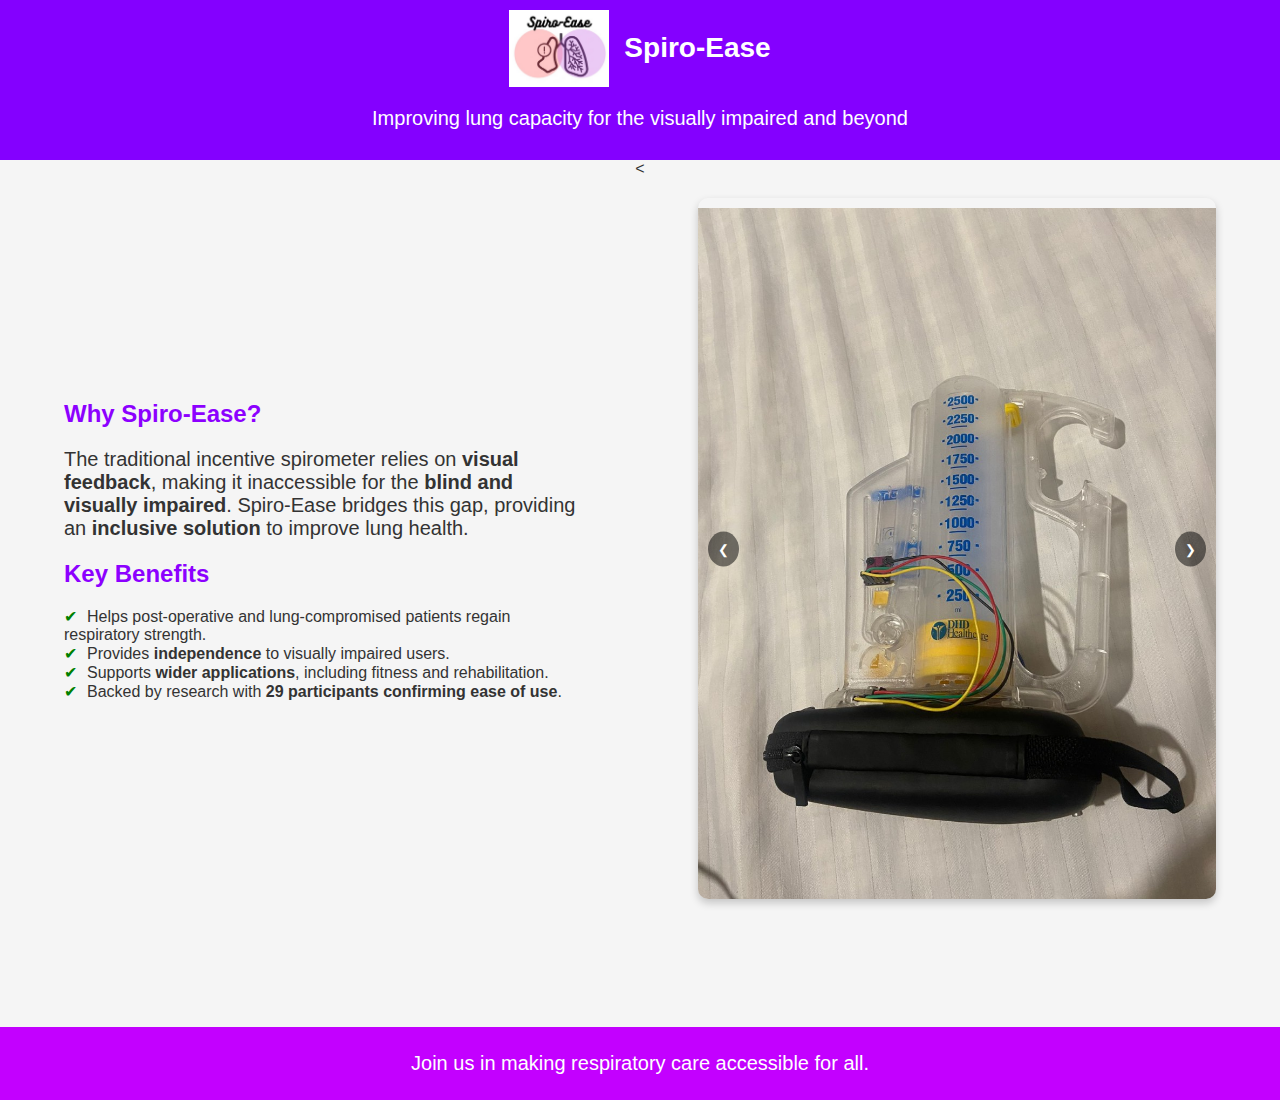
==== index.html @ 7095d765 "Add files via upload" ====
<!DOCTYPE html>
<html lang="en">
<head>
    <meta charset="UTF-8">
    <meta name="viewport" content="width=device-width, initial-scale=1.0">
    <title>Spiro-Ease | Accessible Incentive Spirometer</title>
    <link rel="stylesheet" href="styles.css">
    <script defer src="script.js"></script>
</head>
<body>
    <header>
        <div class="logo-container">
            <img src="images/logo.jpg" alt="Spiro-Ease Logo" class="logo">
            <h1>Spiro-Ease</h1>
        </div>
        <p>Improving lung capacity for the visually impaired and beyond</p>
    </header>

    <<div class="content-container">
        <!-- Left Side: Text Content -->
        <section class="text-content">
            <h2>Why Spiro-Ease?</h2>
            <p>
                The traditional incentive spirometer relies on <strong>visual feedback</strong>, making it inaccessible for the <strong>blind and visually impaired</strong>.
                Spiro-Ease bridges this gap, providing an <strong>inclusive solution</strong> to improve lung health.
            </p>

            <h2>Key Benefits</h2>
            <ul>
                <li>Helps post-operative and lung-compromised patients regain respiratory strength.</li>
                <li>Provides <strong>independence</strong> to visually impaired users.</li>
                <li>Supports <strong>wider applications</strong>, including fitness and rehabilitation.</li>
                <li>Backed by research with <strong>29 participants confirming ease of use</strong>.</li>
            </ul>
        </section>

        <!-- Right Side: Carousel -->
        <section class="carousel">
            <div class="carousel-container">
                <img src="images/image1.jpg" alt="Spiro-Ease device in use">
                <img src="images/image2.jpg" alt="Traditional vs Modified Spirometer">
                <img src="images/image3.jpg" alt="User testing the Spiro-Ease">
            </div>
            <button class="prev" aria-label="Previous">&#10094;</button>
            <button class="next" aria-label="Next">&#10095;</button>
        </section>
    </div>

    <footer>
        <p>Join us in making respiratory care accessible for all.</p>
    </footer>
</body>
</html>
---- styles.css ----
body {
    font-family: Arial, sans-serif;
    margin: 0;
    padding: 0;
    text-align: center;
    background-color: #f5f5f5;
    color: #333;
}
p {
    font-size: 20px;
}
header {
    background-color: #8400ff;
    color: white;
    padding: 10px;
    text-align: center;
}

.logo-container {
    display: flex;
    align-items: center;
    justify-content: center;
    gap: 15px;
}

.logo {
    width: 100px; /* Adjust size as needed */
    height: auto;
}

h1 {
    font-size: 28px;
}

.carousel-container {
    display: flex;
    width: 100%; /* 3 images, each 100% */
    transition: transform 2s ease-in-out;
}

.carousel img {
    width: 100%;  /* Makes the image fit the carousel width */
    height: auto;  /* Ensures correct aspect ratio */
    flex: 0 0 100%; /* Each image takes full width */
    object-fit: contain; /* FIX: Prevents zooming and ensures full image is visible */
}

.prev, .next {
    position: absolute;
    top: 50%;
    transform: translateY(-50%);
    background-color: rgba(0, 0, 0, 0.5);
    color: white;
    border: none;
    padding: 10px;
    cursor: pointer;
    border-radius: 50%;
}

.prev { left: 10px; }
.next { right: 10px; }

.content {
    padding: 20px;
    max-width: 800px;
    margin: auto;
    background: rgba(0, 217, 255, 0.781);
    border-radius: 10px;
    box-shadow: 0px 4px 6px rgba(0, 0, 0, 0.1);
}
.content-container {
    display: flex;
    flex-direction: row;
    align-items: center;
    justify-content: space-between; /* Ensures space between text and carousel */
    max-width: 90%;
    margin: 20px auto;
}
.text-content {
    width: 45%;
    text-align: left;
}
.carousel {
    position: relative;
    width: 45%;
    max-width: 600px;
    overflow: hidden;
    border-radius: 10px;
    box-shadow: 0px 4px 8px rgba(0, 0, 0, 0.2);
    padding-top: 10px;
}

h2 {
    color: #8c00ff;
}

ul {
    text-align: left;
    list-style: none;
    padding: 0;
}

ul li::before {
    content: "✔";
    color: green;
    margin-right: 10px;
}

footer {
    margin-top: 10%;
    padding: 5px;
    background-color: #c300ff;
    color: white;
}
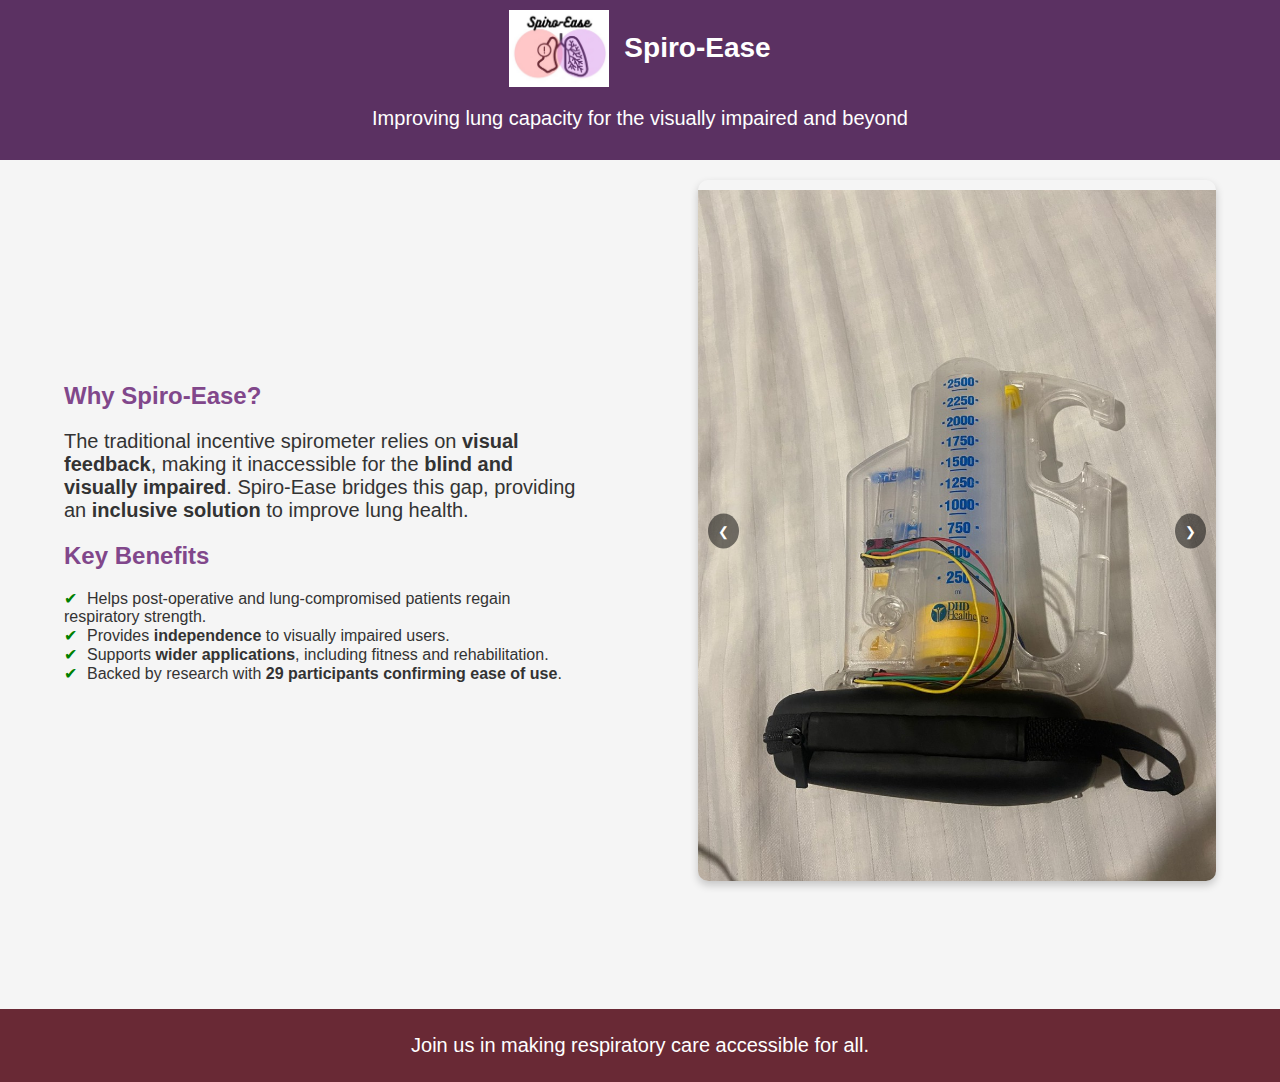
==== commit abcca8cc: "Add files via upload" ====
--- a/index.html
+++ b/index.html
@@ -16,7 +16,7 @@
         <p>Improving lung capacity for the visually impaired and beyond</p>
     </header>
 
-    <<div class="content-container">
+    <div class="content-container">
         <!-- Left Side: Text Content -->
         <section class="text-content">
             <h2>Why Spiro-Ease?</h2>
--- a/styles.css
+++ b/styles.css
@@ -10,7 +10,7 @@
     font-size: 20px;
 }
 header {
-    background-color: #8400ff;
+    background-color: #5B3162ff;
     color: white;
     padding: 10px;
     text-align: center;
@@ -91,7 +91,7 @@
 }
 
 h2 {
-    color: #8c00ff;
+    color: rgb(129, 71, 139);
 }
 
 ul {
@@ -109,6 +109,14 @@
 footer {
     margin-top: 10%;
     padding: 5px;
-    background-color: #c300ff;
+    background-color: #692935ff;
     color: white;
 }
+
+/* CSS HEX
+--black: #030203ff;
+--white: #FFFFFFff;
+--thistle: #EDC8F5ff;
+--tea-rose-red: #FEC6C7ff;
+--finn: #5B3162ff;
+--wine: #692935ff; */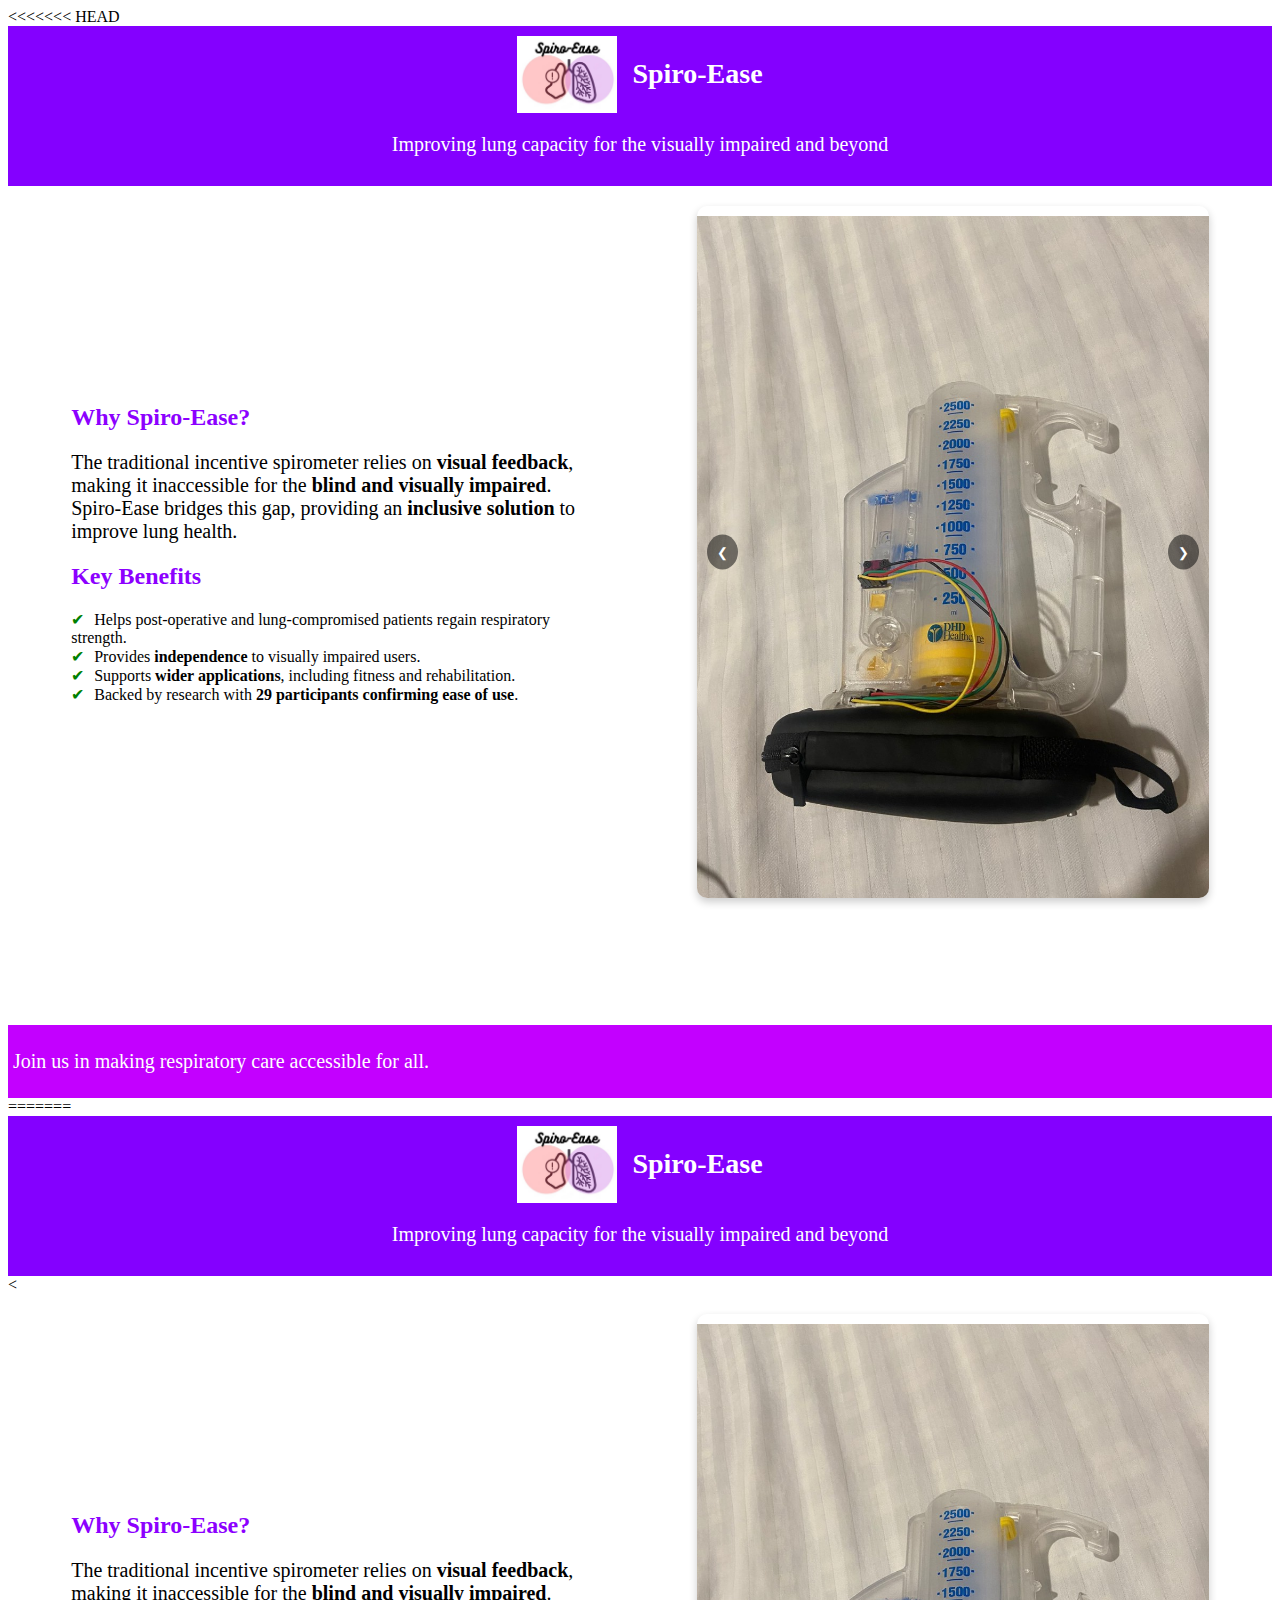
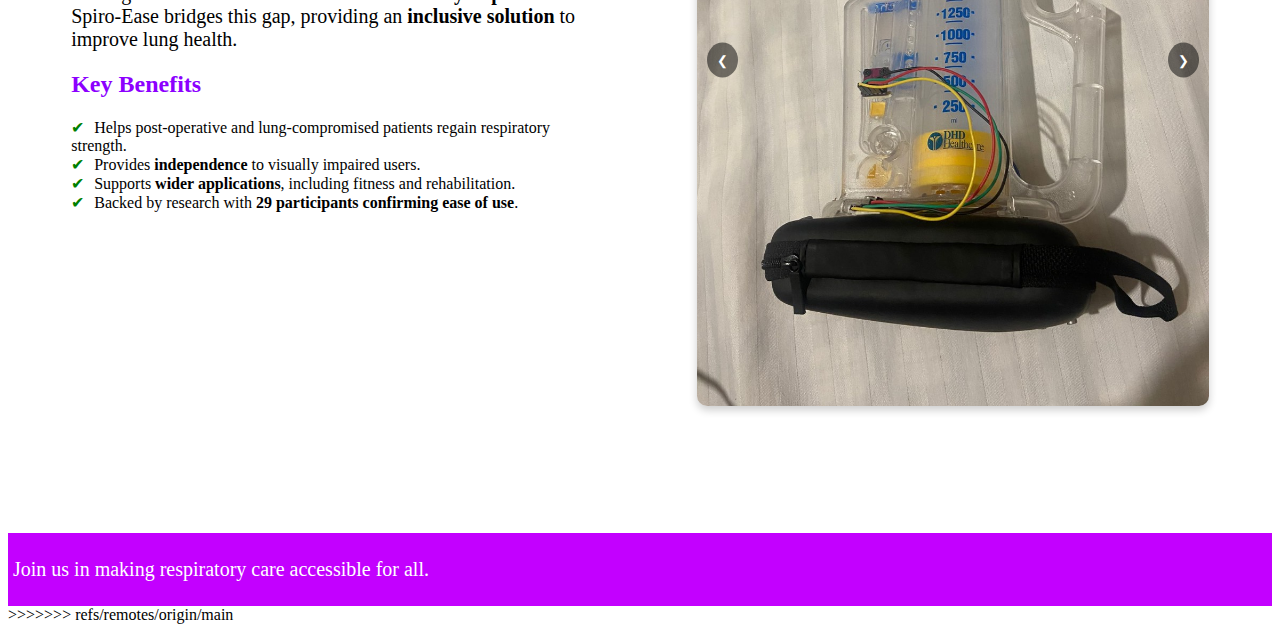
==== commit 7a1a6513: "Commit 1" ====
--- a/index.html
+++ b/index.html
@@ -1,53 +1,109 @@
-<!DOCTYPE html>
-<html lang="en">
-<head>
-    <meta charset="UTF-8">
-    <meta name="viewport" content="width=device-width, initial-scale=1.0">
-    <title>Spiro-Ease | Accessible Incentive Spirometer</title>
-    <link rel="stylesheet" href="styles.css">
-    <script defer src="script.js"></script>
-</head>
-<body>
-    <header>
-        <div class="logo-container">
-            <img src="images/logo.jpg" alt="Spiro-Ease Logo" class="logo">
-            <h1>Spiro-Ease</h1>
-        </div>
-        <p>Improving lung capacity for the visually impaired and beyond</p>
-    </header>
-
-    <div class="content-container">
-        <!-- Left Side: Text Content -->
-        <section class="text-content">
-            <h2>Why Spiro-Ease?</h2>
-            <p>
-                The traditional incentive spirometer relies on <strong>visual feedback</strong>, making it inaccessible for the <strong>blind and visually impaired</strong>.
-                Spiro-Ease bridges this gap, providing an <strong>inclusive solution</strong> to improve lung health.
-            </p>
-
-            <h2>Key Benefits</h2>
-            <ul>
-                <li>Helps post-operative and lung-compromised patients regain respiratory strength.</li>
-                <li>Provides <strong>independence</strong> to visually impaired users.</li>
-                <li>Supports <strong>wider applications</strong>, including fitness and rehabilitation.</li>
-                <li>Backed by research with <strong>29 participants confirming ease of use</strong>.</li>
-            </ul>
-        </section>
-
-        <!-- Right Side: Carousel -->
-        <section class="carousel">
-            <div class="carousel-container">
-                <img src="images/image1.jpg" alt="Spiro-Ease device in use">
-                <img src="images/image2.jpg" alt="Traditional vs Modified Spirometer">
-                <img src="images/image3.jpg" alt="User testing the Spiro-Ease">
-            </div>
-            <button class="prev" aria-label="Previous">&#10094;</button>
-            <button class="next" aria-label="Next">&#10095;</button>
-        </section>
-    </div>
-
-    <footer>
-        <p>Join us in making respiratory care accessible for all.</p>
-    </footer>
-</body>
-</html>
+<<<<<<< HEAD
+<!DOCTYPE html>
+<html lang="en">
+<head>
+    <meta charset="UTF-8">
+    <meta name="viewport" content="width=device-width, initial-scale=1.0">
+    <title>Spiro-Ease | Accessible Incentive Spirometer</title>
+    <link rel="stylesheet" href="styles.css">
+    <script defer src="script.js"></script>
+</head>
+<body>
+    <header>
+        <div class="logo-container">
+            <img src="images/logo.jpg" alt="Spiro-Ease Logo" class="logo">
+            <h1>Spiro-Ease</h1>
+        </div>
+        <p>Improving lung capacity for the visually impaired and beyond</p>
+    </header>
+
+    <div class="content-container">
+        <!-- Left Side: Text Content -->
+        <section class="text-content">
+            <h2>Why Spiro-Ease?</h2>
+            <p>
+                The traditional incentive spirometer relies on <strong>visual feedback</strong>, making it inaccessible for the <strong>blind and visually impaired</strong>.
+                Spiro-Ease bridges this gap, providing an <strong>inclusive solution</strong> to improve lung health.
+            </p>
+
+            <h2>Key Benefits</h2>
+            <ul>
+                <li>Helps post-operative and lung-compromised patients regain respiratory strength.</li>
+                <li>Provides <strong>independence</strong> to visually impaired users.</li>
+                <li>Supports <strong>wider applications</strong>, including fitness and rehabilitation.</li>
+                <li>Backed by research with <strong>29 participants confirming ease of use</strong>.</li>
+            </ul>
+        </section>
+
+        <!-- Right Side: Carousel -->
+        <section class="carousel">
+            <div class="carousel-container">
+                <img src="images/image1.jpg" alt="Spiro-Ease device in use">
+                <img src="images/image2.jpg" alt="Traditional vs Modified Spirometer">
+                <img src="images/image3.jpg" alt="User testing the Spiro-Ease">
+            </div>
+            <button class="prev" aria-label="Previous">&#10094;</button>
+            <button class="next" aria-label="Next">&#10095;</button>
+        </section>
+    </div>
+
+    <footer>
+        <p>Join us in making respiratory care accessible for all.</p>
+    </footer>
+</body>
+</html>
+=======
+<!DOCTYPE html>
+<html lang="en">
+<head>
+    <meta charset="UTF-8">
+    <meta name="viewport" content="width=device-width, initial-scale=1.0">
+    <title>Spiro-Ease | Accessible Incentive Spirometer</title>
+    <link rel="stylesheet" href="styles.css">
+    <script defer src="script.js"></script>
+</head>
+<body>
+    <header>
+        <div class="logo-container">
+            <img src="images/logo.jpg" alt="Spiro-Ease Logo" class="logo">
+            <h1>Spiro-Ease</h1>
+        </div>
+        <p>Improving lung capacity for the visually impaired and beyond</p>
+    </header>
+
+    <<div class="content-container">
+        <!-- Left Side: Text Content -->
+        <section class="text-content">
+            <h2>Why Spiro-Ease?</h2>
+            <p>
+                The traditional incentive spirometer relies on <strong>visual feedback</strong>, making it inaccessible for the <strong>blind and visually impaired</strong>.
+                Spiro-Ease bridges this gap, providing an <strong>inclusive solution</strong> to improve lung health.
+            </p>
+
+            <h2>Key Benefits</h2>
+            <ul>
+                <li>Helps post-operative and lung-compromised patients regain respiratory strength.</li>
+                <li>Provides <strong>independence</strong> to visually impaired users.</li>
+                <li>Supports <strong>wider applications</strong>, including fitness and rehabilitation.</li>
+                <li>Backed by research with <strong>29 participants confirming ease of use</strong>.</li>
+            </ul>
+        </section>
+
+        <!-- Right Side: Carousel -->
+        <section class="carousel">
+            <div class="carousel-container">
+                <img src="images/image1.jpg" alt="Spiro-Ease device in use">
+                <img src="images/image2.jpg" alt="Traditional vs Modified Spirometer">
+                <img src="images/image3.jpg" alt="User testing the Spiro-Ease">
+            </div>
+            <button class="prev" aria-label="Previous">&#10094;</button>
+            <button class="next" aria-label="Next">&#10095;</button>
+        </section>
+    </div>
+
+    <footer>
+        <p>Join us in making respiratory care accessible for all.</p>
+    </footer>
+</body>
+</html>
+>>>>>>> refs/remotes/origin/main
--- a/styles.css
+++ b/styles.css
@@ -1,122 +1,256 @@
-body {
-    font-family: Arial, sans-serif;
-    margin: 0;
-    padding: 0;
-    text-align: center;
-    background-color: #f5f5f5;
-    color: #333;
-}
-p {
-    font-size: 20px;
-}
-header {
-    background-color: #5B3162ff;
-    color: white;
-    padding: 10px;
-    text-align: center;
-}
-
-.logo-container {
-    display: flex;
-    align-items: center;
-    justify-content: center;
-    gap: 15px;
-}
-
-.logo {
-    width: 100px; /* Adjust size as needed */
-    height: auto;
-}
-
-h1 {
-    font-size: 28px;
-}
-
-.carousel-container {
-    display: flex;
-    width: 100%; /* 3 images, each 100% */
-    transition: transform 2s ease-in-out;
-}
-
-.carousel img {
-    width: 100%;  /* Makes the image fit the carousel width */
-    height: auto;  /* Ensures correct aspect ratio */
-    flex: 0 0 100%; /* Each image takes full width */
-    object-fit: contain; /* FIX: Prevents zooming and ensures full image is visible */
-}
-
-.prev, .next {
-    position: absolute;
-    top: 50%;
-    transform: translateY(-50%);
-    background-color: rgba(0, 0, 0, 0.5);
-    color: white;
-    border: none;
-    padding: 10px;
-    cursor: pointer;
-    border-radius: 50%;
-}
-
-.prev { left: 10px; }
-.next { right: 10px; }
-
-.content {
-    padding: 20px;
-    max-width: 800px;
-    margin: auto;
-    background: rgba(0, 217, 255, 0.781);
-    border-radius: 10px;
-    box-shadow: 0px 4px 6px rgba(0, 0, 0, 0.1);
-}
-.content-container {
-    display: flex;
-    flex-direction: row;
-    align-items: center;
-    justify-content: space-between; /* Ensures space between text and carousel */
-    max-width: 90%;
-    margin: 20px auto;
-}
-.text-content {
-    width: 45%;
-    text-align: left;
-}
-.carousel {
-    position: relative;
-    width: 45%;
-    max-width: 600px;
-    overflow: hidden;
-    border-radius: 10px;
-    box-shadow: 0px 4px 8px rgba(0, 0, 0, 0.2);
-    padding-top: 10px;
-}
-
-h2 {
-    color: rgb(129, 71, 139);
-}
-
-ul {
-    text-align: left;
-    list-style: none;
-    padding: 0;
-}
-
-ul li::before {
-    content: "✔";
-    color: green;
-    margin-right: 10px;
-}
-
-footer {
-    margin-top: 10%;
-    padding: 5px;
-    background-color: #692935ff;
-    color: white;
-}
-
-/* CSS HEX
---black: #030203ff;
---white: #FFFFFFff;
---thistle: #EDC8F5ff;
---tea-rose-red: #FEC6C7ff;
---finn: #5B3162ff;
---wine: #692935ff; */+<<<<<<< HEAD
+body {
+    font-family: Arial, sans-serif;
+    margin: 0;
+    padding: 0;
+    text-align: center;
+    background-color: #f5f5f5;
+    color: #333;
+}
+p {
+    font-size: 20px;
+}
+header {
+    background-color: #5B3162ff;
+    color: white;
+    padding: 10px;
+    text-align: center;
+}
+
+.logo-container {
+    display: flex;
+    align-items: center;
+    justify-content: center;
+    gap: 15px;
+}
+
+.logo {
+    width: 100px; /* Adjust size as needed */
+    height: auto;
+}
+
+h1 {
+    font-size: 28px;
+}
+
+.carousel-container {
+    display: flex;
+    width: 100%; /* 3 images, each 100% */
+    transition: transform 0.7s ease-in-out;
+}
+
+.carousel img {
+    width: 100%;  /* Makes the image fit the carousel width */
+    height: auto;  /* Ensures correct aspect ratio */
+    flex: 0 0 100%; /* Each image takes full width */
+    object-fit: contain; /* FIX: Prevents zooming and ensures full image is visible */
+}
+
+.prev, .next {
+    position: absolute;
+    top: 50%;
+    transform: translateY(-50%);
+    background-color: rgba(0, 0, 0, 0.5);
+    color: white;
+    border: none;
+    padding: 10px;
+    cursor: pointer;
+    border-radius: 50%;
+}
+
+.prev { left: 10px; }
+.next { right: 10px; }
+
+.content {
+    padding: 20px;
+    max-width: 800px;
+    margin: auto;
+    background: rgba(0, 217, 255, 0.781);
+    border-radius: 10px;
+    box-shadow: 0px 4px 6px rgba(0, 0, 0, 0.1);
+}
+.content-container {
+    display: flex;
+    flex-direction: row;
+    align-items: center;
+    justify-content: space-between; /* Ensures space between text and carousel */
+    max-width: 90%;
+    margin: 20px auto;
+}
+.text-content {
+    width: 45%;
+    text-align: left;
+}
+.carousel {
+    position: relative;
+    width: 45%;
+    max-width: 600px;
+    overflow: hidden;
+    border-radius: 10px;
+    box-shadow: 0px 4px 8px rgba(0, 0, 0, 0.2);
+    padding-top: 10px;
+}
+
+h2 {
+    color: rgb(129, 71, 139);
+}
+
+ul {
+    text-align: left;
+    list-style: none;
+    padding: 0;
+}
+
+ul li::before {
+    content: "✔";
+    color: green;
+    margin-right: 10px;
+}
+
+footer {
+    margin-top: 10%;
+    padding: 5px;
+    background-color: #692935ff;
+    color: white;
+}
+
+/* Responsive Design */
+@media (max-width: 768px) {
+    .content-container {
+        flex-direction: column;
+        text-align: center;
+    }
+
+    .text-content, .carousel {
+        width: 90%;
+    }
+
+    .prev, .next {
+        padding: 10px;
+        font-size: 14px;
+    }
+}
+
+/* CSS HEX
+--black: #030203ff;
+--white: #FFFFFFff;
+--thistle: #EDC8F5ff;
+--tea-rose-red: #FEC6C7ff;
+--finn: #5B3162ff;
+--wine: #692935ff; */
+=======
+body {
+    font-family: Arial, sans-serif;
+    margin: 0;
+    padding: 0;
+    text-align: center;
+    background-color: #f5f5f5;
+    color: #333;
+}
+p {
+    font-size: 20px;
+}
+header {
+    background-color: #8400ff;
+    color: white;
+    padding: 10px;
+    text-align: center;
+}
+
+.logo-container {
+    display: flex;
+    align-items: center;
+    justify-content: center;
+    gap: 15px;
+}
+
+.logo {
+    width: 100px; /* Adjust size as needed */
+    height: auto;
+}
+
+h1 {
+    font-size: 28px;
+}
+
+.carousel-container {
+    display: flex;
+    width: 100%; /* 3 images, each 100% */
+    transition: transform 2s ease-in-out;
+}
+
+.carousel img {
+    width: 100%;  /* Makes the image fit the carousel width */
+    height: auto;  /* Ensures correct aspect ratio */
+    flex: 0 0 100%; /* Each image takes full width */
+    object-fit: contain; /* FIX: Prevents zooming and ensures full image is visible */
+}
+
+.prev, .next {
+    position: absolute;
+    top: 50%;
+    transform: translateY(-50%);
+    background-color: rgba(0, 0, 0, 0.5);
+    color: white;
+    border: none;
+    padding: 10px;
+    cursor: pointer;
+    border-radius: 50%;
+}
+
+.prev { left: 10px; }
+.next { right: 10px; }
+
+.content {
+    padding: 20px;
+    max-width: 800px;
+    margin: auto;
+    background: rgba(0, 217, 255, 0.781);
+    border-radius: 10px;
+    box-shadow: 0px 4px 6px rgba(0, 0, 0, 0.1);
+}
+.content-container {
+    display: flex;
+    flex-direction: row;
+    align-items: center;
+    justify-content: space-between; /* Ensures space between text and carousel */
+    max-width: 90%;
+    margin: 20px auto;
+}
+.text-content {
+    width: 45%;
+    text-align: left;
+}
+.carousel {
+    position: relative;
+    width: 45%;
+    max-width: 600px;
+    overflow: hidden;
+    border-radius: 10px;
+    box-shadow: 0px 4px 8px rgba(0, 0, 0, 0.2);
+    padding-top: 10px;
+}
+
+h2 {
+    color: #8c00ff;
+}
+
+ul {
+    text-align: left;
+    list-style: none;
+    padding: 0;
+}
+
+ul li::before {
+    content: "✔";
+    color: green;
+    margin-right: 10px;
+}
+
+footer {
+    margin-top: 10%;
+    padding: 5px;
+    background-color: #c300ff;
+    color: white;
+}
+>>>>>>> refs/remotes/origin/main
--- a/styles.css
+++ b/styles.css
@@ -1,122 +1,256 @@
-body {
-    font-family: Arial, sans-serif;
-    margin: 0;
-    padding: 0;
-    text-align: center;
-    background-color: #f5f5f5;
-    color: #333;
-}
-p {
-    font-size: 20px;
-}
-header {
-    background-color: #5B3162ff;
-    color: white;
-    padding: 10px;
-    text-align: center;
-}
-
-.logo-container {
-    display: flex;
-    align-items: center;
-    justify-content: center;
-    gap: 15px;
-}
-
-.logo {
-    width: 100px; /* Adjust size as needed */
-    height: auto;
-}
-
-h1 {
-    font-size: 28px;
-}
-
-.carousel-container {
-    display: flex;
-    width: 100%; /* 3 images, each 100% */
-    transition: transform 2s ease-in-out;
-}
-
-.carousel img {
-    width: 100%;  /* Makes the image fit the carousel width */
-    height: auto;  /* Ensures correct aspect ratio */
-    flex: 0 0 100%; /* Each image takes full width */
-    object-fit: contain; /* FIX: Prevents zooming and ensures full image is visible */
-}
-
-.prev, .next {
-    position: absolute;
-    top: 50%;
-    transform: translateY(-50%);
-    background-color: rgba(0, 0, 0, 0.5);
-    color: white;
-    border: none;
-    padding: 10px;
-    cursor: pointer;
-    border-radius: 50%;
-}
-
-.prev { left: 10px; }
-.next { right: 10px; }
-
-.content {
-    padding: 20px;
-    max-width: 800px;
-    margin: auto;
-    background: rgba(0, 217, 255, 0.781);
-    border-radius: 10px;
-    box-shadow: 0px 4px 6px rgba(0, 0, 0, 0.1);
-}
-.content-container {
-    display: flex;
-    flex-direction: row;
-    align-items: center;
-    justify-content: space-between; /* Ensures space between text and carousel */
-    max-width: 90%;
-    margin: 20px auto;
-}
-.text-content {
-    width: 45%;
-    text-align: left;
-}
-.carousel {
-    position: relative;
-    width: 45%;
-    max-width: 600px;
-    overflow: hidden;
-    border-radius: 10px;
-    box-shadow: 0px 4px 8px rgba(0, 0, 0, 0.2);
-    padding-top: 10px;
-}
-
-h2 {
-    color: rgb(129, 71, 139);
-}
-
-ul {
-    text-align: left;
-    list-style: none;
-    padding: 0;
-}
-
-ul li::before {
-    content: "✔";
-    color: green;
-    margin-right: 10px;
-}
-
-footer {
-    margin-top: 10%;
-    padding: 5px;
-    background-color: #692935ff;
-    color: white;
-}
-
-/* CSS HEX
---black: #030203ff;
---white: #FFFFFFff;
---thistle: #EDC8F5ff;
---tea-rose-red: #FEC6C7ff;
---finn: #5B3162ff;
---wine: #692935ff; */+<<<<<<< HEAD
+body {
+    font-family: Arial, sans-serif;
+    margin: 0;
+    padding: 0;
+    text-align: center;
+    background-color: #f5f5f5;
+    color: #333;
+}
+p {
+    font-size: 20px;
+}
+header {
+    background-color: #5B3162ff;
+    color: white;
+    padding: 10px;
+    text-align: center;
+}
+
+.logo-container {
+    display: flex;
+    align-items: center;
+    justify-content: center;
+    gap: 15px;
+}
+
+.logo {
+    width: 100px; /* Adjust size as needed */
+    height: auto;
+}
+
+h1 {
+    font-size: 28px;
+}
+
+.carousel-container {
+    display: flex;
+    width: 100%; /* 3 images, each 100% */
+    transition: transform 0.7s ease-in-out;
+}
+
+.carousel img {
+    width: 100%;  /* Makes the image fit the carousel width */
+    height: auto;  /* Ensures correct aspect ratio */
+    flex: 0 0 100%; /* Each image takes full width */
+    object-fit: contain; /* FIX: Prevents zooming and ensures full image is visible */
+}
+
+.prev, .next {
+    position: absolute;
+    top: 50%;
+    transform: translateY(-50%);
+    background-color: rgba(0, 0, 0, 0.5);
+    color: white;
+    border: none;
+    padding: 10px;
+    cursor: pointer;
+    border-radius: 50%;
+}
+
+.prev { left: 10px; }
+.next { right: 10px; }
+
+.content {
+    padding: 20px;
+    max-width: 800px;
+    margin: auto;
+    background: rgba(0, 217, 255, 0.781);
+    border-radius: 10px;
+    box-shadow: 0px 4px 6px rgba(0, 0, 0, 0.1);
+}
+.content-container {
+    display: flex;
+    flex-direction: row;
+    align-items: center;
+    justify-content: space-between; /* Ensures space between text and carousel */
+    max-width: 90%;
+    margin: 20px auto;
+}
+.text-content {
+    width: 45%;
+    text-align: left;
+}
+.carousel {
+    position: relative;
+    width: 45%;
+    max-width: 600px;
+    overflow: hidden;
+    border-radius: 10px;
+    box-shadow: 0px 4px 8px rgba(0, 0, 0, 0.2);
+    padding-top: 10px;
+}
+
+h2 {
+    color: rgb(129, 71, 139);
+}
+
+ul {
+    text-align: left;
+    list-style: none;
+    padding: 0;
+}
+
+ul li::before {
+    content: "✔";
+    color: green;
+    margin-right: 10px;
+}
+
+footer {
+    margin-top: 10%;
+    padding: 5px;
+    background-color: #692935ff;
+    color: white;
+}
+
+/* Responsive Design */
+@media (max-width: 768px) {
+    .content-container {
+        flex-direction: column;
+        text-align: center;
+    }
+
+    .text-content, .carousel {
+        width: 90%;
+    }
+
+    .prev, .next {
+        padding: 10px;
+        font-size: 14px;
+    }
+}
+
+/* CSS HEX
+--black: #030203ff;
+--white: #FFFFFFff;
+--thistle: #EDC8F5ff;
+--tea-rose-red: #FEC6C7ff;
+--finn: #5B3162ff;
+--wine: #692935ff; */
+=======
+body {
+    font-family: Arial, sans-serif;
+    margin: 0;
+    padding: 0;
+    text-align: center;
+    background-color: #f5f5f5;
+    color: #333;
+}
+p {
+    font-size: 20px;
+}
+header {
+    background-color: #8400ff;
+    color: white;
+    padding: 10px;
+    text-align: center;
+}
+
+.logo-container {
+    display: flex;
+    align-items: center;
+    justify-content: center;
+    gap: 15px;
+}
+
+.logo {
+    width: 100px; /* Adjust size as needed */
+    height: auto;
+}
+
+h1 {
+    font-size: 28px;
+}
+
+.carousel-container {
+    display: flex;
+    width: 100%; /* 3 images, each 100% */
+    transition: transform 2s ease-in-out;
+}
+
+.carousel img {
+    width: 100%;  /* Makes the image fit the carousel width */
+    height: auto;  /* Ensures correct aspect ratio */
+    flex: 0 0 100%; /* Each image takes full width */
+    object-fit: contain; /* FIX: Prevents zooming and ensures full image is visible */
+}
+
+.prev, .next {
+    position: absolute;
+    top: 50%;
+    transform: translateY(-50%);
+    background-color: rgba(0, 0, 0, 0.5);
+    color: white;
+    border: none;
+    padding: 10px;
+    cursor: pointer;
+    border-radius: 50%;
+}
+
+.prev { left: 10px; }
+.next { right: 10px; }
+
+.content {
+    padding: 20px;
+    max-width: 800px;
+    margin: auto;
+    background: rgba(0, 217, 255, 0.781);
+    border-radius: 10px;
+    box-shadow: 0px 4px 6px rgba(0, 0, 0, 0.1);
+}
+.content-container {
+    display: flex;
+    flex-direction: row;
+    align-items: center;
+    justify-content: space-between; /* Ensures space between text and carousel */
+    max-width: 90%;
+    margin: 20px auto;
+}
+.text-content {
+    width: 45%;
+    text-align: left;
+}
+.carousel {
+    position: relative;
+    width: 45%;
+    max-width: 600px;
+    overflow: hidden;
+    border-radius: 10px;
+    box-shadow: 0px 4px 8px rgba(0, 0, 0, 0.2);
+    padding-top: 10px;
+}
+
+h2 {
+    color: #8c00ff;
+}
+
+ul {
+    text-align: left;
+    list-style: none;
+    padding: 0;
+}
+
+ul li::before {
+    content: "✔";
+    color: green;
+    margin-right: 10px;
+}
+
+footer {
+    margin-top: 10%;
+    padding: 5px;
+    background-color: #c300ff;
+    color: white;
+}
+>>>>>>> refs/remotes/origin/main
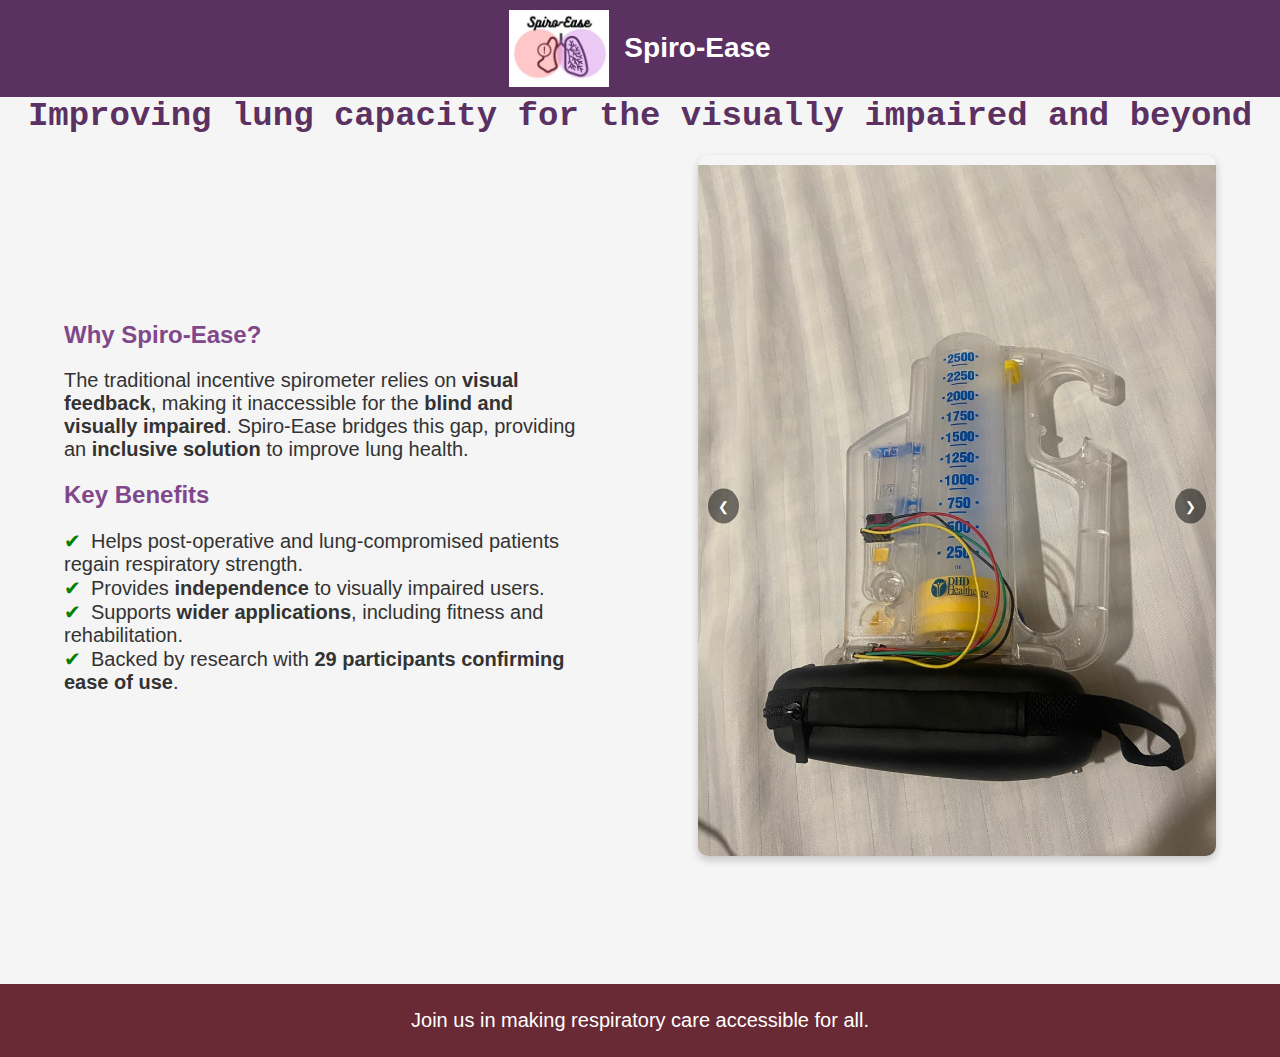
==== commit d86410af: "commit new" ====
--- a/index.html
+++ b/index.html
@@ -1,4 +1,3 @@
-<<<<<<< HEAD
 <!DOCTYPE html>
 <html lang="en">
 <head>
@@ -14,9 +13,11 @@
             <img src="images/logo.jpg" alt="Spiro-Ease Logo" class="logo">
             <h1>Spiro-Ease</h1>
         </div>
-        <p>Improving lung capacity for the visually impaired and beyond</p>
+        
     </header>
-
+    <div class="tagline">
+        Improving lung capacity for the visually impaired and beyond
+    </div>
     <div class="content-container">
         <!-- Left Side: Text Content -->
         <section class="text-content">
@@ -52,58 +53,3 @@
     </footer>
 </body>
 </html>
-=======
-<!DOCTYPE html>
-<html lang="en">
-<head>
-    <meta charset="UTF-8">
-    <meta name="viewport" content="width=device-width, initial-scale=1.0">
-    <title>Spiro-Ease | Accessible Incentive Spirometer</title>
-    <link rel="stylesheet" href="styles.css">
-    <script defer src="script.js"></script>
-</head>
-<body>
-    <header>
-        <div class="logo-container">
-            <img src="images/logo.jpg" alt="Spiro-Ease Logo" class="logo">
-            <h1>Spiro-Ease</h1>
-        </div>
-        <p>Improving lung capacity for the visually impaired and beyond</p>
-    </header>
-
-    <<div class="content-container">
-        <!-- Left Side: Text Content -->
-        <section class="text-content">
-            <h2>Why Spiro-Ease?</h2>
-            <p>
-                The traditional incentive spirometer relies on <strong>visual feedback</strong>, making it inaccessible for the <strong>blind and visually impaired</strong>.
-                Spiro-Ease bridges this gap, providing an <strong>inclusive solution</strong> to improve lung health.
-            </p>
-
-            <h2>Key Benefits</h2>
-            <ul>
-                <li>Helps post-operative and lung-compromised patients regain respiratory strength.</li>
-                <li>Provides <strong>independence</strong> to visually impaired users.</li>
-                <li>Supports <strong>wider applications</strong>, including fitness and rehabilitation.</li>
-                <li>Backed by research with <strong>29 participants confirming ease of use</strong>.</li>
-            </ul>
-        </section>
-
-        <!-- Right Side: Carousel -->
-        <section class="carousel">
-            <div class="carousel-container">
-                <img src="images/image1.jpg" alt="Spiro-Ease device in use">
-                <img src="images/image2.jpg" alt="Traditional vs Modified Spirometer">
-                <img src="images/image3.jpg" alt="User testing the Spiro-Ease">
-            </div>
-            <button class="prev" aria-label="Previous">&#10094;</button>
-            <button class="next" aria-label="Next">&#10095;</button>
-        </section>
-    </div>
-
-    <footer>
-        <p>Join us in making respiratory care accessible for all.</p>
-    </footer>
-</body>
-</html>
->>>>>>> refs/remotes/origin/main
--- a/styles.css
+++ b/styles.css
@@ -1,4 +1,3 @@
-<<<<<<< HEAD
 body {
     font-family: Arial, sans-serif;
     margin: 0;
@@ -17,6 +16,10 @@
     text-align: center;
 }
 
+li {
+    font-size: 20px;
+}
+
 .logo-container {
     display: flex;
     align-items: center;
@@ -32,7 +35,13 @@
 h1 {
     font-size: 28px;
 }
-
+.tagline {
+    font-family: 'Courier New', Courier, monospace;
+    font-size: 34px;
+    color: #5B3162ff;
+    font-weight: 900;
+    text-align: center;
+}
 .carousel-container {
     display: flex;
     width: 100%; /* 3 images, each 100% */
@@ -129,6 +138,16 @@
         padding: 10px;
         font-size: 14px;
     }
+
+    .tagline {
+        font-size: 24px; /* Reduces font size on tablets */
+    }
+}
+
+@media (max-width: 480px) {
+    .tagline {
+        font-size: 18px; /* Further reduces font size on mobile phones */
+    }
 }
 
 /* CSS HEX
@@ -138,119 +157,3 @@
 --tea-rose-red: #FEC6C7ff;
 --finn: #5B3162ff;
 --wine: #692935ff; */
-=======
-body {
-    font-family: Arial, sans-serif;
-    margin: 0;
-    padding: 0;
-    text-align: center;
-    background-color: #f5f5f5;
-    color: #333;
-}
-p {
-    font-size: 20px;
-}
-header {
-    background-color: #8400ff;
-    color: white;
-    padding: 10px;
-    text-align: center;
-}
-
-.logo-container {
-    display: flex;
-    align-items: center;
-    justify-content: center;
-    gap: 15px;
-}
-
-.logo {
-    width: 100px; /* Adjust size as needed */
-    height: auto;
-}
-
-h1 {
-    font-size: 28px;
-}
-
-.carousel-container {
-    display: flex;
-    width: 100%; /* 3 images, each 100% */
-    transition: transform 2s ease-in-out;
-}
-
-.carousel img {
-    width: 100%;  /* Makes the image fit the carousel width */
-    height: auto;  /* Ensures correct aspect ratio */
-    flex: 0 0 100%; /* Each image takes full width */
-    object-fit: contain; /* FIX: Prevents zooming and ensures full image is visible */
-}
-
-.prev, .next {
-    position: absolute;
-    top: 50%;
-    transform: translateY(-50%);
-    background-color: rgba(0, 0, 0, 0.5);
-    color: white;
-    border: none;
-    padding: 10px;
-    cursor: pointer;
-    border-radius: 50%;
-}
-
-.prev { left: 10px; }
-.next { right: 10px; }
-
-.content {
-    padding: 20px;
-    max-width: 800px;
-    margin: auto;
-    background: rgba(0, 217, 255, 0.781);
-    border-radius: 10px;
-    box-shadow: 0px 4px 6px rgba(0, 0, 0, 0.1);
-}
-.content-container {
-    display: flex;
-    flex-direction: row;
-    align-items: center;
-    justify-content: space-between; /* Ensures space between text and carousel */
-    max-width: 90%;
-    margin: 20px auto;
-}
-.text-content {
-    width: 45%;
-    text-align: left;
-}
-.carousel {
-    position: relative;
-    width: 45%;
-    max-width: 600px;
-    overflow: hidden;
-    border-radius: 10px;
-    box-shadow: 0px 4px 8px rgba(0, 0, 0, 0.2);
-    padding-top: 10px;
-}
-
-h2 {
-    color: #8c00ff;
-}
-
-ul {
-    text-align: left;
-    list-style: none;
-    padding: 0;
-}
-
-ul li::before {
-    content: "✔";
-    color: green;
-    margin-right: 10px;
-}
-
-footer {
-    margin-top: 10%;
-    padding: 5px;
-    background-color: #c300ff;
-    color: white;
-}
->>>>>>> refs/remotes/origin/main
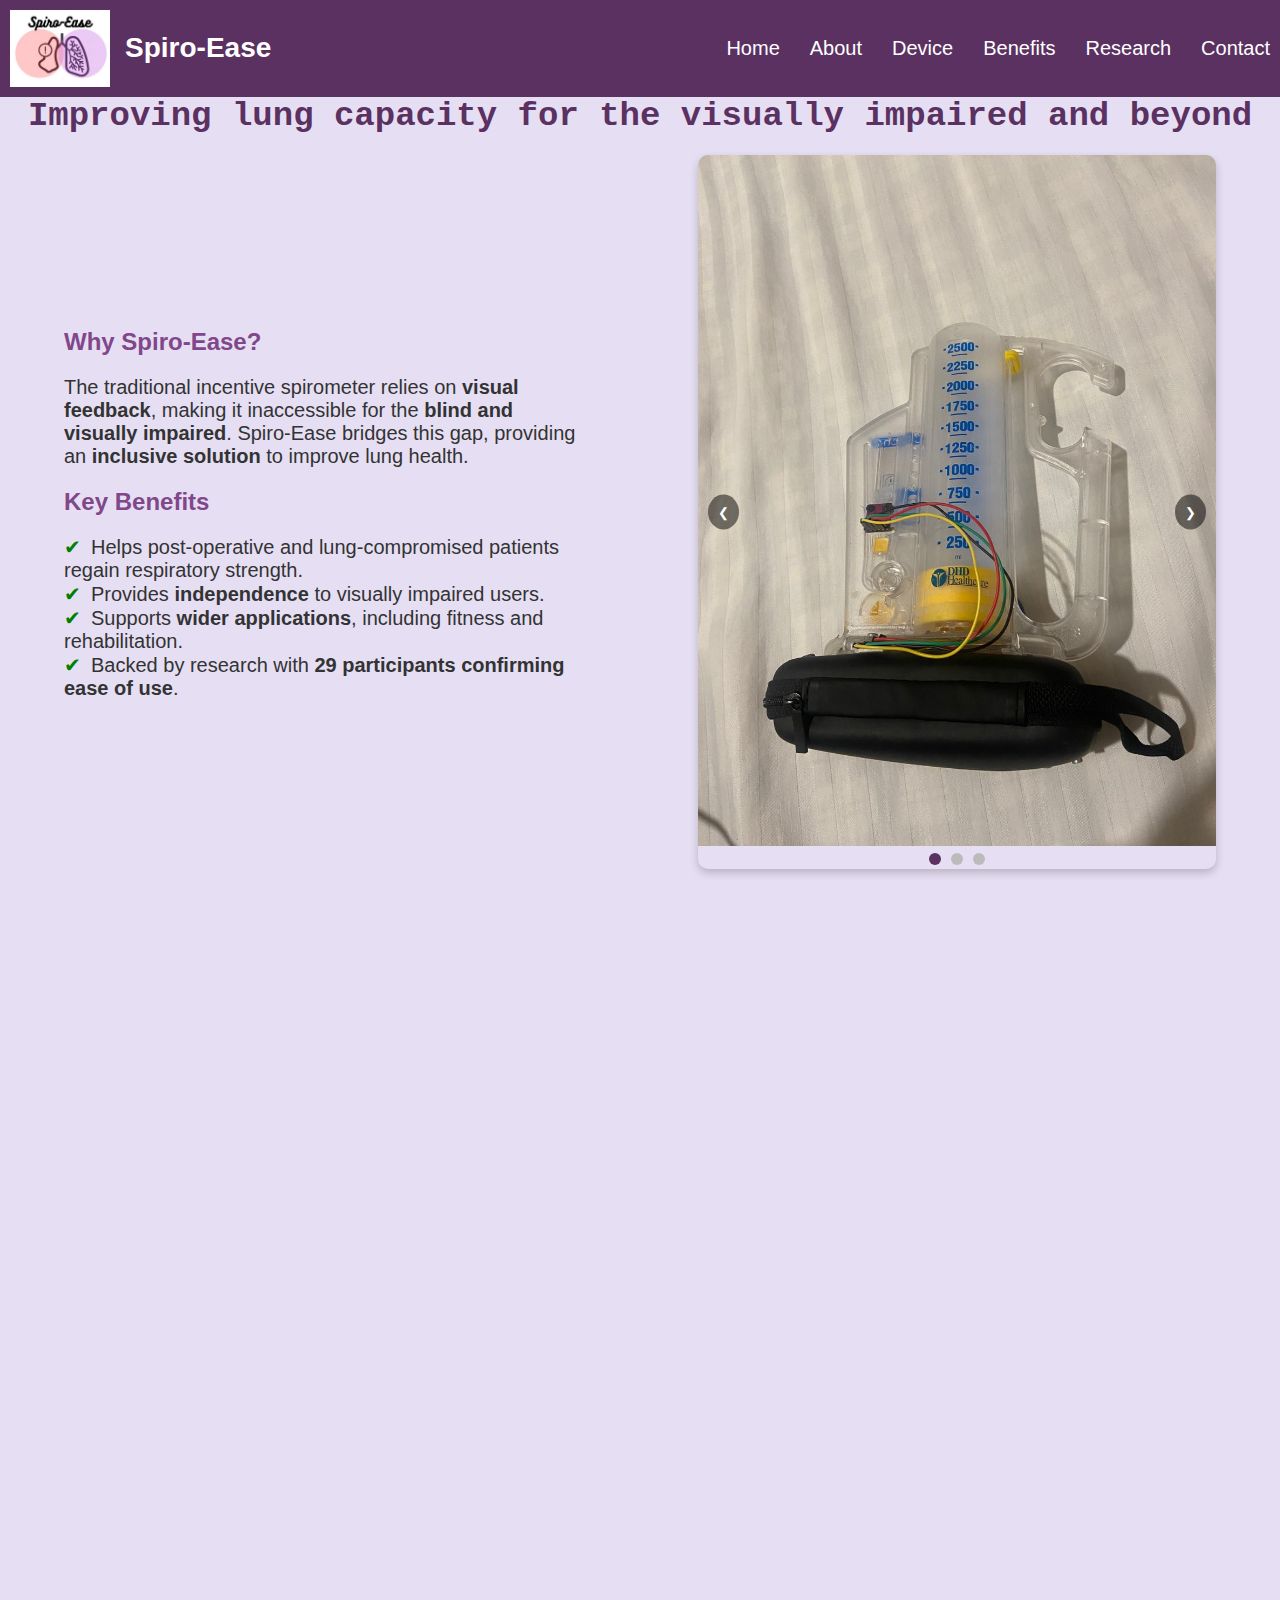
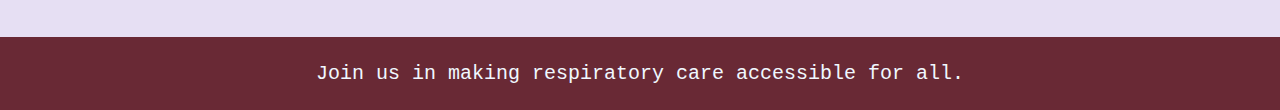
==== commit c5bbc95d: "Added new pages and included hamburger menu" ====
--- a/index.html
+++ b/index.html
@@ -5,6 +5,7 @@
     <meta name="viewport" content="width=device-width, initial-scale=1.0">
     <title>Spiro-Ease | Accessible Incentive Spirometer</title>
     <link rel="stylesheet" href="styles.css">
+    <link rel="icon" href="images/logo.png" type="image/png">
     <script defer src="script.js"></script>
 </head>
 <body>
@@ -13,7 +14,17 @@
             <img src="images/logo.jpg" alt="Spiro-Ease Logo" class="logo">
             <h1>Spiro-Ease</h1>
         </div>
-        
+        <nav class="navbar">
+            <ul class="nav-links">
+              <li><a href="index.html">Home</a></li>
+              <li><a href="about.html">About</a></li>
+              <li><a href="device.html">Device</a></li>
+              <li><a href="benefits.html">Benefits</a></li>
+              <li><a href="research.html">Research</a></li>
+              <li><a href="contact.html">Contact</a></li>
+            </ul>
+            <div class="hamburger">&#9776;</div>
+          </nav>
     </header>
     <div class="tagline">
         Improving lung capacity for the visually impaired and beyond
@@ -45,11 +56,45 @@
             </div>
             <button class="prev" aria-label="Previous">&#10094;</button>
             <button class="next" aria-label="Next">&#10095;</button>
+            <div class="carousel-dots"></div>
         </section>
+    </div>
+    <!-- Info Tiles Section -->
+    <div class="info-tiles">
+        <div class="tile tile1">
+            <h3>About</h3>
+            <p>Short description about this topic.</p>
+            <a href="page1.html" class="read-more">Read More</a>
+        </div>
+        <div class="tile tile2">
+            <h3>Device</h3>
+            <p>Another brief informative text here.</p>
+            <a href="page2.html" class="read-more">Read More</a>
+        </div>
+        <div class="tile tile3">
+            <h3>Benefits</h3>
+            <p>Insightful info about this section.</p>
+            <a href="page3.html" class="read-more">Read More</a>
+        </div>
+        <div class="tile tile4">
+            <h3>Research</h3>
+            <p>Short explanation of the topic.</p>
+            <a href="page4.html" class="read-more">Read More</a>
+        </div>
+        <div class="tile tile5">
+            <h3>Contact</h3>
+            <p>Quick snippet of information here.</p>
+            <a href="page5.html" class="read-more">Read More</a>
+        </div>
+        <!-- <div class="tile tile6">
+            <h3>Title 6</h3>
+            <p>Details about this point briefly.</p>
+            <a href="page6.html" class="read-more">Read More</a>
+        </div> -->
     </div>
 
     <footer>
-        <p>Join us in making respiratory care accessible for all.</p>
+        <p style = "font-family: 'Courier New', Courier, monospace; color: aliceblue;">Join us in making respiratory care accessible for all.</p>
     </footer>
 </body>
 </html>
--- a/styles.css
+++ b/styles.css
@@ -3,7 +3,7 @@
     margin: 0;
     padding: 0;
     text-align: center;
-    background-color: #f5f5f5;
+    background-color: #b29dd952;
     color: #333;
 }
 p {
@@ -14,6 +14,9 @@
     color: white;
     padding: 10px;
     text-align: center;
+    display: flex;
+    justify-content: space-between;
+    align-items: center;
 }
 
 li {
@@ -35,6 +38,32 @@
 h1 {
     font-size: 28px;
 }
+
+.navbar .nav-links {
+    list-style: none;
+    display: flex;
+    gap: 30px;
+}
+  
+.navbar .nav-links li a {
+    text-decoration: none;
+    color: #fff;
+    font-weight: 500;
+    transition: color 0.3s; 
+    list-style: none;
+}
+  
+.navbar .nav-links li a:hover {
+    color: #B29DD9;
+}
+  
+/* Hamburger style */
+.hamburger {
+    display: none;
+    font-size: 30px;
+    cursor: pointer; 
+}
+
 .tagline {
     font-family: 'Courier New', Courier, monospace;
     font-size: 34px;
@@ -97,8 +126,27 @@
     overflow: hidden;
     border-radius: 10px;
     box-shadow: 0px 4px 8px rgba(0, 0, 0, 0.2);
-    padding-top: 10px;
-}
+}
+.carousel-dots {
+    text-align: center;
+    margin-top: 5px;
+}
+
+.dot {
+    height: 12px;
+    width: 12px;
+    margin: 0 5px;
+    background-color: #bbb;
+    border-radius: 50%;
+    display: inline-block;
+    transition: background-color 0.3s ease;
+    cursor: pointer;
+}
+
+.dot.active {
+    background-color: #5B3162;
+}
+
 
 h2 {
     color: rgb(129, 71, 139);
@@ -110,7 +158,7 @@
     padding: 0;
 }
 
-ul li::before {
+.text-content ul li::before {
     content: "✔";
     color: green;
     margin-right: 10px;
@@ -123,7 +171,69 @@
     color: white;
 }
 
-/* Responsive Design */
+/* Tiles Container */
+.info-tiles {
+    display: grid;
+    grid-template-columns: repeat(auto-fit, minmax(250px, 1fr));
+    gap: 20px;
+    max-width: 90%;
+    margin: 40px auto;
+}
+
+/* Individual Tile Base Styles */
+.tile {
+    color: #ffffff;
+    padding: 20px;
+    border-radius: 10px;
+    text-align: left;
+    display: flex;
+    flex-direction: column;
+    justify-content: space-between;
+    opacity: 0;           /* For animation */
+    transform: translateY(50px); /* Start position */
+    transition: all 0.6s ease;
+    min-height: 250px;
+}
+.tile.show {
+    opacity: 1;
+    transform: translateY(0);
+}
+
+/* Different purple gradients for each tile */
+.tile1 { background: linear-gradient(135deg, #7D5BA6, #ccb6f3); }
+.tile2 { background: linear-gradient(135deg, #8E44AD, #9B59B6); }
+.tile3 { background: linear-gradient(135deg, #6C3483, #BB8FCE); }
+.tile4 { background: linear-gradient(135deg, #9B59B6, #D7BDE2); }
+.tile5 { background: linear-gradient(135deg, #8E44AD, #C39BD3); }
+.tile6 { background: linear-gradient(135deg, #5B3162, #9D7BB0); }
+
+.tile h3 {
+    margin-bottom: 15px;
+    font-size: 20px;
+}
+
+.tile p {
+    flex-grow: 1;
+    font-size: 16px;
+    margin-bottom: 15px;
+}
+
+.read-more {
+    text-decoration: none;
+    background-color: #ffffff;
+    color: #7D5BA6;
+    padding: 10px 15px;
+    border-radius: 5px;
+    font-weight: bold;
+    transition: background-color 0.3s ease, color 0.3s ease;
+}
+
+.read-more:hover {
+    background-color: #7D5BA6;
+    color: #fff;
+}
+
+/* Responsive Font Size for Mobile */
 @media (max-width: 768px) {
     .content-container {
         flex-direction: column;
@@ -138,9 +248,34 @@
         padding: 10px;
         font-size: 14px;
     }
-
+    
     .tagline {
         font-size: 24px; /* Reduces font size on tablets */
+    }
+
+    .info-tiles {
+         grid-template-columns: repeat(3, 1fr); /*3 tiles per row */
+    }
+    .navbar .nav-links {
+        position: absolute;
+        top: 70px;
+        right: 0;
+        background-color: #5B3162;
+        width: 150px;
+        height: 0;
+        overflow: hidden;
+        flex-direction: column;
+        align-items: center;
+        transition: height 0.3s ease;
+    }
+    
+    .navbar .nav-links.active {
+        height: 300px;
+        padding-bottom: 10px;
+    }
+    
+    .hamburger {
+        display: block;
     }
 }
 
@@ -148,12 +283,13 @@
     .tagline {
         font-size: 18px; /* Further reduces font size on mobile phones */
     }
-}
-
-/* CSS HEX
---black: #030203ff;
---white: #FFFFFFff;
---thistle: #EDC8F5ff;
---tea-rose-red: #FEC6C7ff;
---finn: #5B3162ff;
---wine: #692935ff; */
+    .info-tiles {
+        grid-template-columns: repeat(2, 1fr);
+    }
+}
+
+/* Animation Class - Slides up when visible */
+.tile.show {
+    opacity: 1;
+    transform: translateY(0);
+}
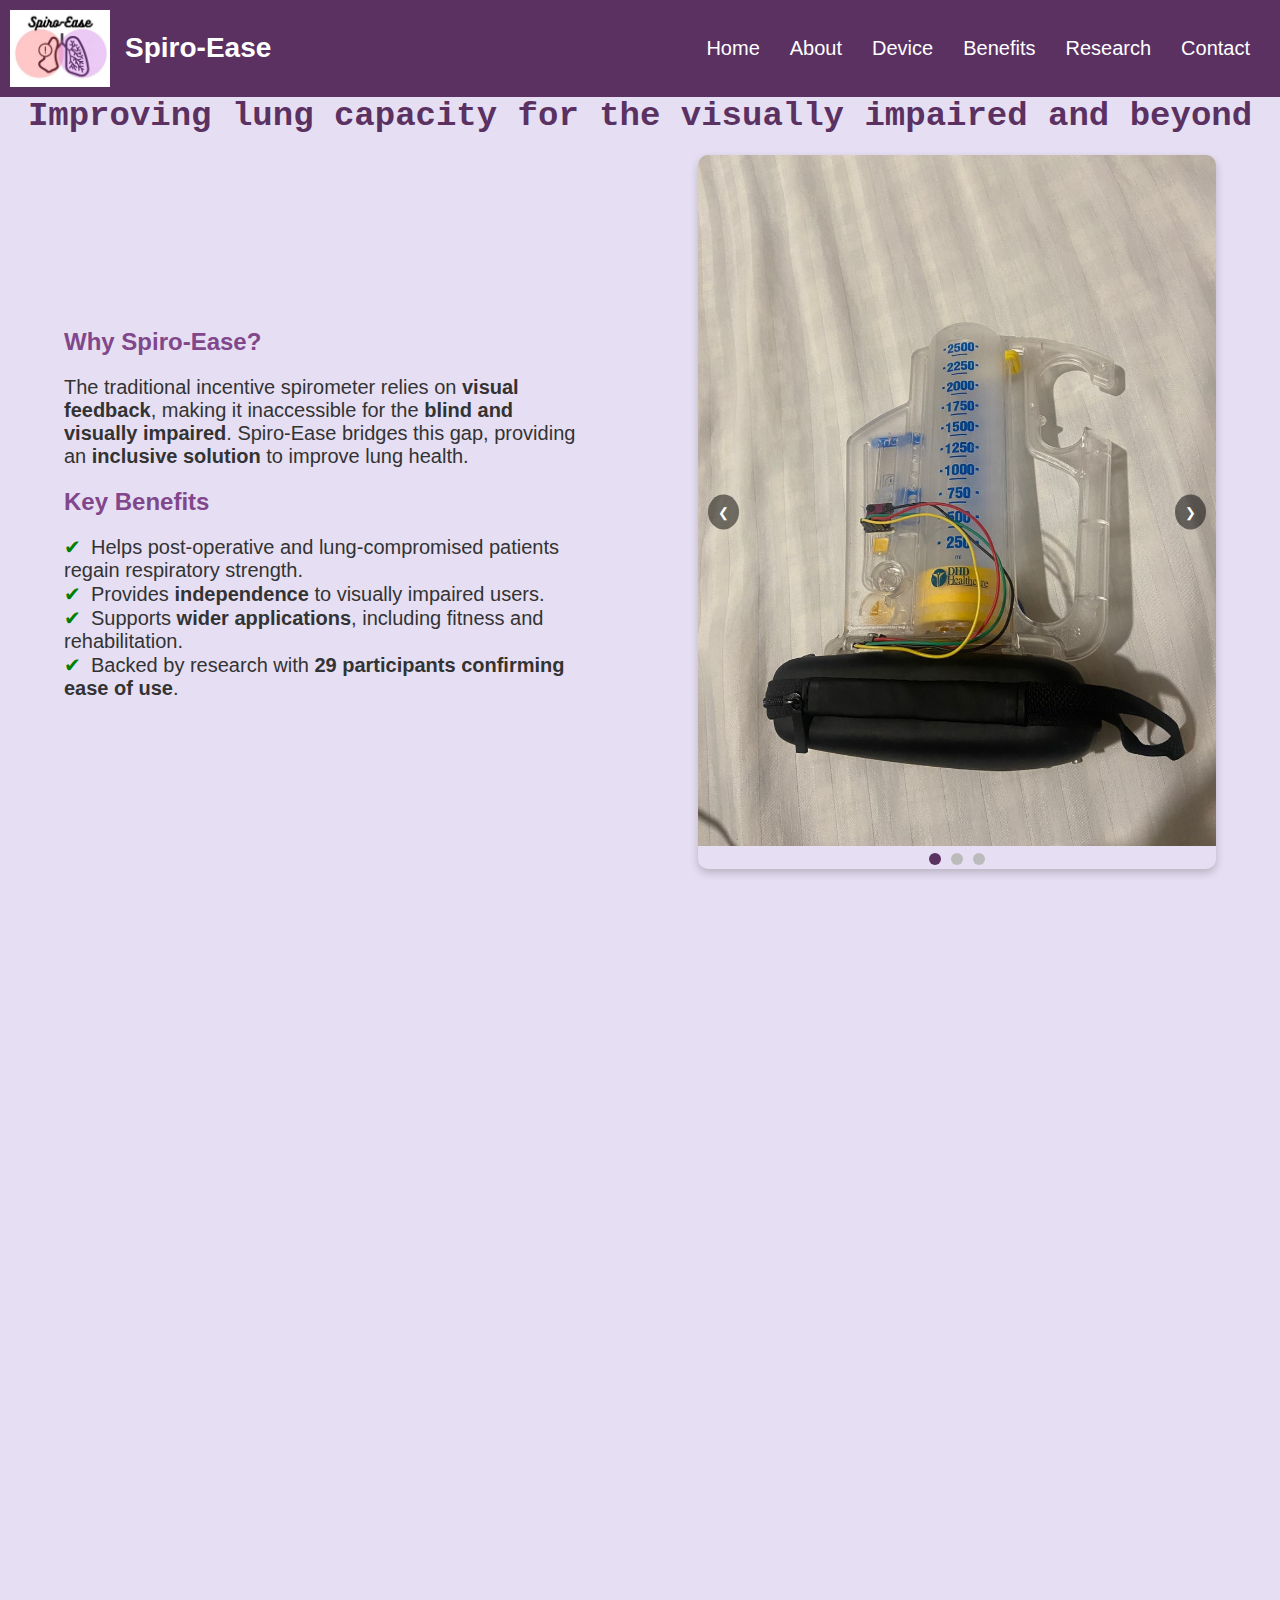
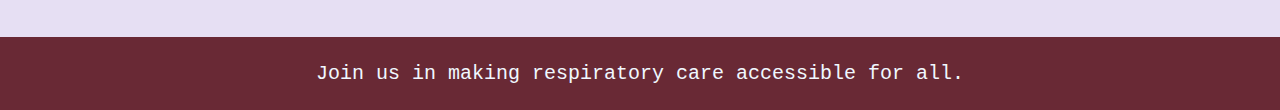
==== commit 2b78e003: "Reference changes" ====
--- a/index.html
+++ b/index.html
@@ -64,27 +64,27 @@
         <div class="tile tile1">
             <h3>About</h3>
             <p>Short description about this topic.</p>
-            <a href="page1.html" class="read-more">Read More</a>
+            <a href="about.html" class="read-more">Read More</a>
         </div>
         <div class="tile tile2">
             <h3>Device</h3>
             <p>Another brief informative text here.</p>
-            <a href="page2.html" class="read-more">Read More</a>
+            <a href="device.html" class="read-more">Read More</a>
         </div>
         <div class="tile tile3">
             <h3>Benefits</h3>
             <p>Insightful info about this section.</p>
-            <a href="page3.html" class="read-more">Read More</a>
+            <a href="benefits.html" class="read-more">Read More</a>
         </div>
         <div class="tile tile4">
             <h3>Research</h3>
             <p>Short explanation of the topic.</p>
-            <a href="page4.html" class="read-more">Read More</a>
+            <a href="research.html" class="read-more">Read More</a>
         </div>
         <div class="tile tile5">
             <h3>Contact</h3>
             <p>Quick snippet of information here.</p>
-            <a href="page5.html" class="read-more">Read More</a>
+            <a href="contact.html" class="read-more">Read More</a>
         </div>
         <!-- <div class="tile tile6">
             <h3>Title 6</h3>
--- a/styles.css
+++ b/styles.css
@@ -43,6 +43,7 @@
     list-style: none;
     display: flex;
     gap: 30px;
+    padding-right: 20px;
 }
   
 .navbar .nav-links li a {
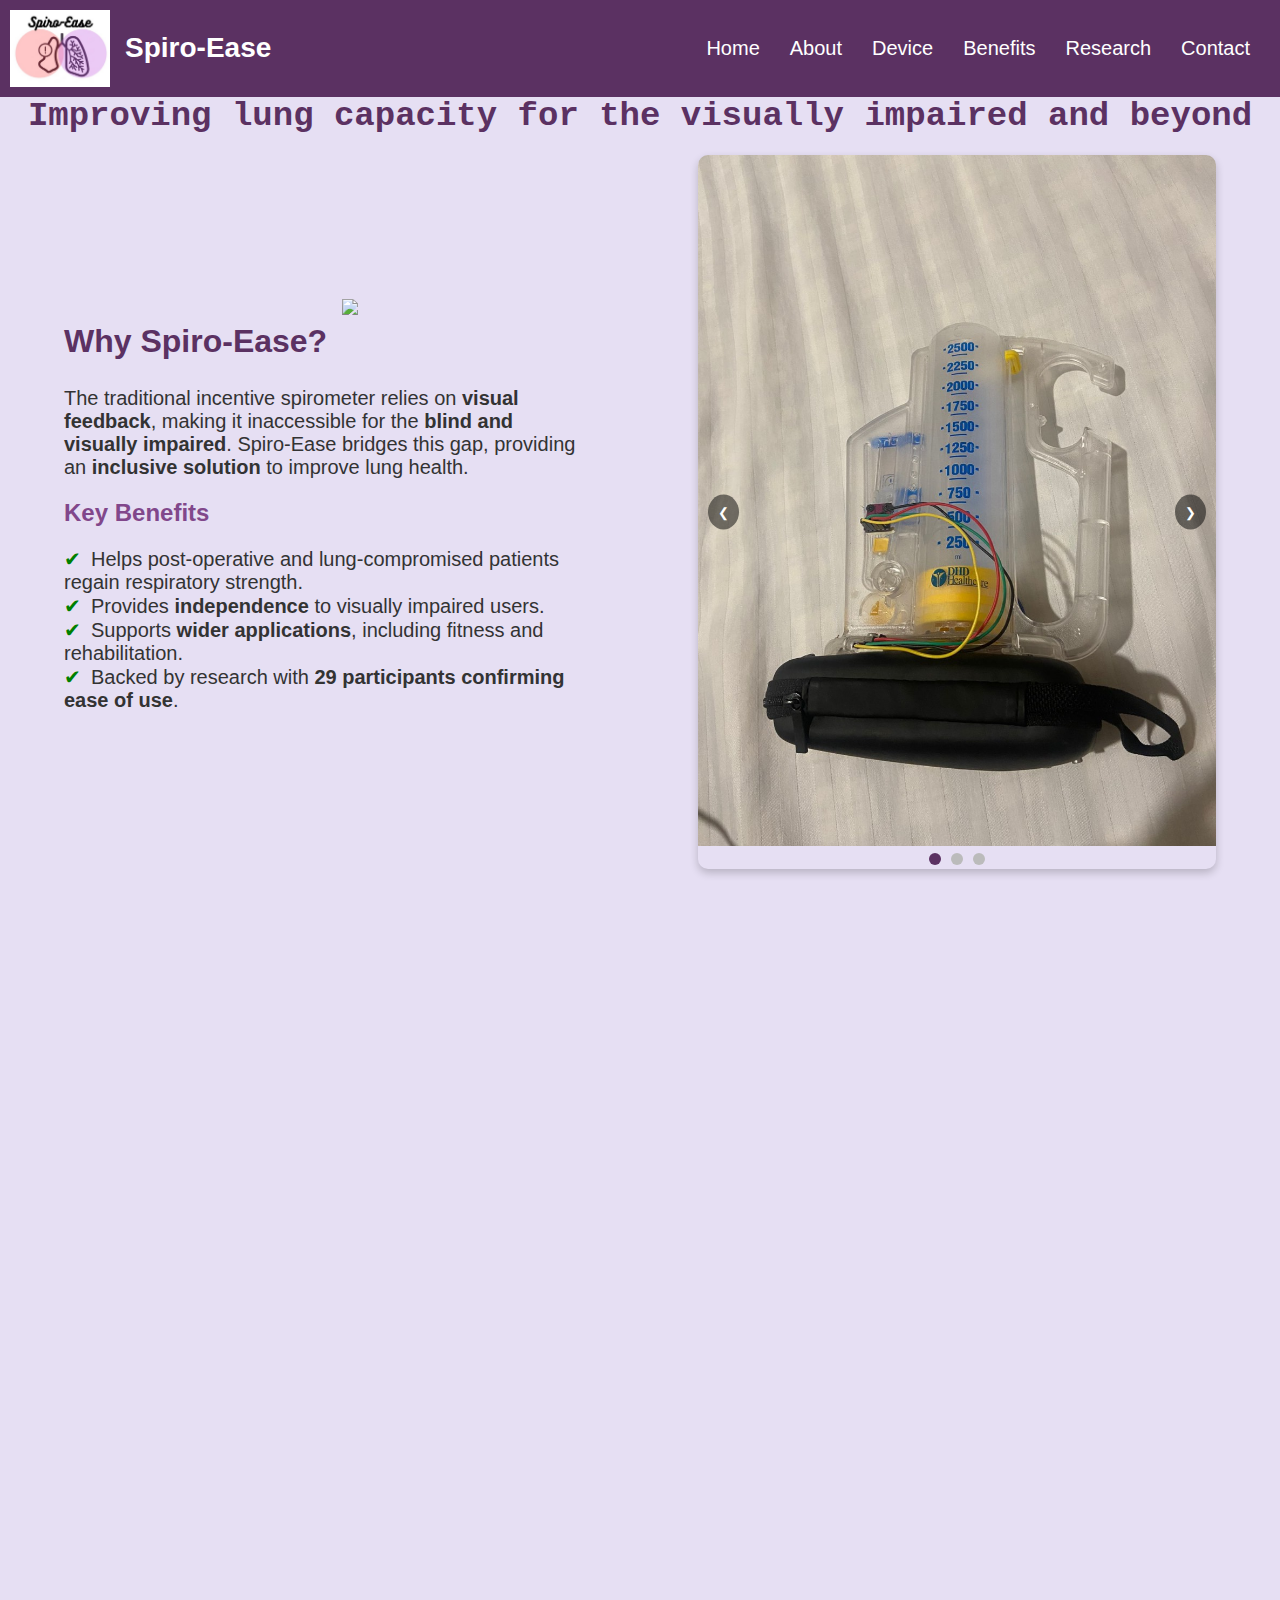
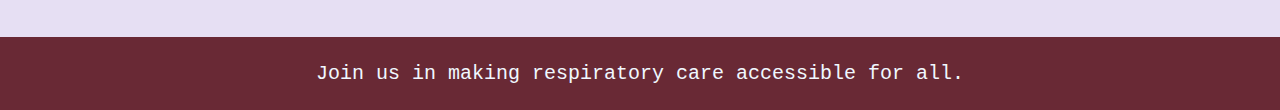
==== commit 002e34ad: "added images" ====
--- a/index.html
+++ b/index.html
@@ -32,12 +32,15 @@
     <div class="content-container">
         <!-- Left Side: Text Content -->
         <section class="text-content">
-            <h2>Why Spiro-Ease?</h2>
+                <h2 class = "section-heading">
+                    Why Spiro-Ease?
+                    <img src="images/thought.png" class="inline-image">
+            </h2>
             <p>
                 The traditional incentive spirometer relies on <strong>visual feedback</strong>, making it inaccessible for the <strong>blind and visually impaired</strong>.
                 Spiro-Ease bridges this gap, providing an <strong>inclusive solution</strong> to improve lung health.
             </p>
-
+            
             <h2>Key Benefits</h2>
             <ul>
                 <li>Helps post-operative and lung-compromised patients regain respiratory strength.</li>
--- a/styles.css
+++ b/styles.css
@@ -119,6 +119,18 @@
 .text-content {
     width: 45%;
     text-align: left;
+}.section-heading {
+    display: flex;
+    align-items: center;
+    gap: 15px; /* space between text and image */
+    font-size: 32px;
+    color: #5B3162;
+  }
+  
+  .inline-image {
+    width: 150px;
+    position: relative;
+    bottom: 35px;     /* Moves image down */
 }
 .carousel {
     position: relative;
@@ -257,6 +269,13 @@
     .info-tiles {
          grid-template-columns: repeat(3, 1fr); /*3 tiles per row */
     }
+    
+    .inline-image {
+        width: 50px;
+        position: relative;
+        bottom: 20px;
+      }
+
     .navbar .nav-links {
         position: absolute;
         top: 70px;
